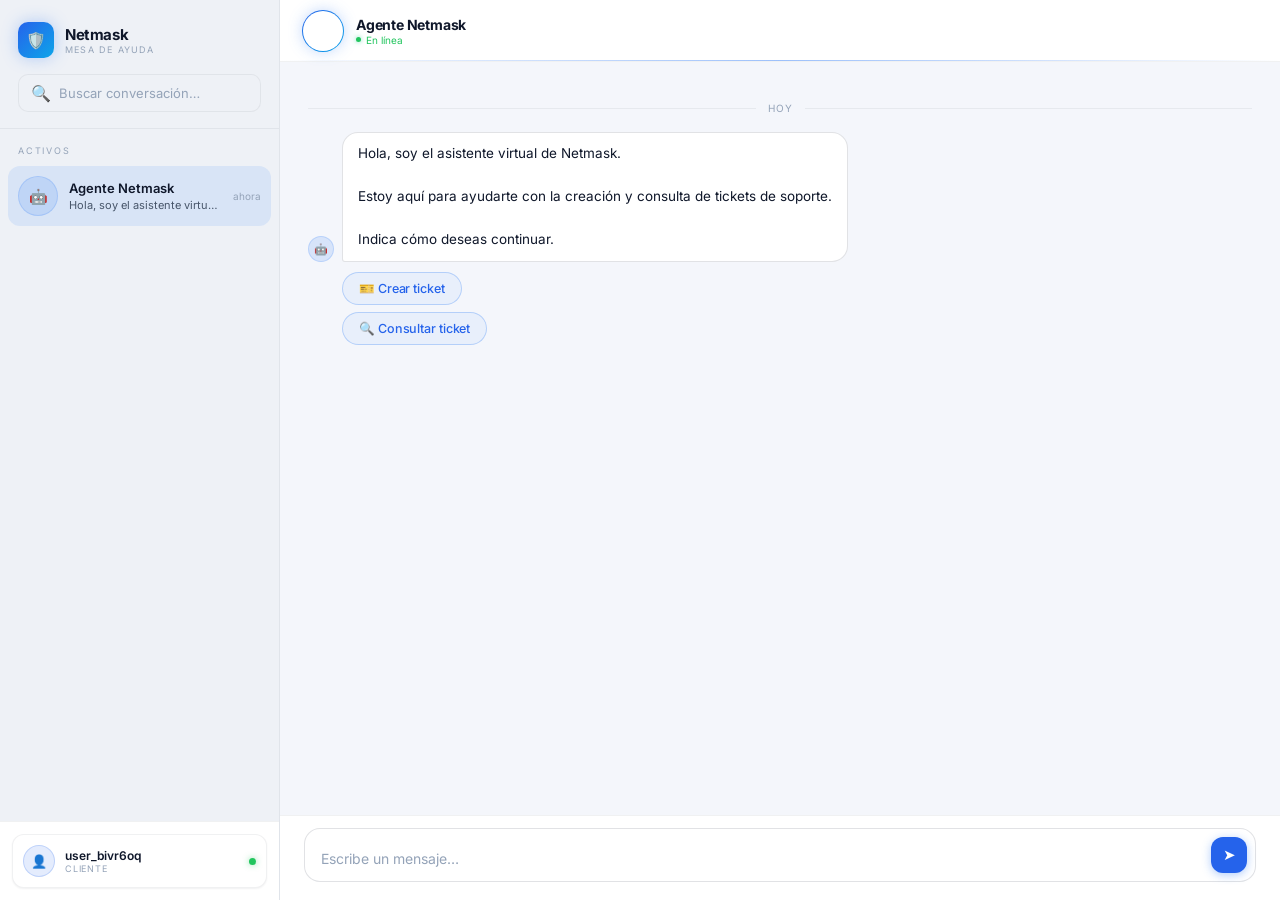
==== frontend/pages/chat.html @ 7cb541c8 "frontend: reorganización y módulos CRM y tickets" ====
<!doctype html>
<html lang="es">
  <head>
    <meta charset="UTF-8" />
    <meta name="viewport" content="width=device-width, initial-scale=1.0" />
    <title>Netmask</title>
    <link
      href="https://fonts.googleapis.com/css2?family=IBM+Plex+Mono:wght@400;500&family=Inter:wght@300;400;500;600;700&display=swap"
      rel="stylesheet"
    />
    <link rel="stylesheet" href="../css/chat.css" />
  </head>
  <body>
    <div class="app">
      <aside class="sidebar">
        <div class="sidebar-header">
          <div class="logo">
            <div class="logo-icon">🛡️</div>
            <div>
              <div class="logo-text">Netmask</div>
              <div class="logo-sub">Mesa de ayuda</div>
            </div>
          </div>
          <div class="search-box">
            <span>🔍</span>
            <input type="text" placeholder="Buscar conversación…" />
          </div>
        </div>
        <div class="sidebar-section">Activos</div>
        <div class="conv-list">
          <div class="conv-item active">
            <div class="conv-avatar">🤖</div>
            <div class="conv-info">
              <div class="conv-name">Agente Netmask</div>
              <div class="conv-prev" id="sidebar-last">Sistema de soporte</div>
            </div>
            <div class="conv-meta">
              <div class="conv-time" id="sidebar-time">ahora</div>
            </div>
          </div>
        </div>
        <div class="sidebar-footer">
          <div class="user-card">
            <div class="user-avatar">👤</div>
            <div class="user-info">
              <div class="user-name" id="sidebar-user">Usuario</div>
              <div class="user-role">Cliente</div>
            </div>
            <div class="status-dot"></div>
          </div>
        </div>
      </aside>
      <div class="chat-area">
        <header class="chat-header">
          <div class="bot-avatar">
            🤖
            <div class="online-ring"></div>
          </div>
          <div class="chat-header-info">
            <div class="chat-header-name">Agente Netmask</div>
            <div class="chat-header-status">En línea</div>
          </div>
        </header>
        <div class="messages-wrap" id="messages">
          <div class="date-divider"><span>HOY</span></div>
        </div>
        <div
          class="typing-indicator"
          id="typing"
          style="display: none; padding: 0 24px 8px"
        >
          <div class="msg-avatar">🤖</div>
          <div class="typing-bubble">
            <div class="typing-dot"></div>
            <div class="typing-dot"></div>
            <div class="typing-dot"></div>
          </div>
        </div>
        <div class="input-area">
          <div class="input-wrapper">
            <textarea
              id="msg-input"
              rows="1"
              placeholder="Escribe un mensaje…"
            ></textarea>
            <button class="send-btn" onclick="sendMessage()">➤</button>
          </div>
        </div>
      </div>
    </div>
    <script src="../js/chat.js"></script>
  </body>
</html>
---- frontend/css/chat.css ----
*,
*::before,
*::after {
  box-sizing: border-box;
  margin: 0;
  padding: 0;
}

:root {
  /* =========================
     BACKGROUND SYSTEM
  ========================== */
  --bg-base: #f4f6fb; /* fondo general (suave gris-azulado) */
  --bg-panel: #ffffff; /* tarjetas / chat area */
  --bg-sidebar: #eef1f6; /* sidebar ligeramente distinto */
  --bg-input: #ffffff; /* input limpio */

  /* =========================
     BUBBLES (CHAT)
  ========================== */
  --bg-bubble-bot: #ffffff; /* mensajes bot */
  --bg-bubble-usr: #2563eb; /* usuario (único acento fuerte) */

  /* =========================
     BRAND / ACCENTS
  ========================== */
  --accent: #2563eb; /* azul principal */
  --accent-deep: #1d4ed8;
  --accent-glow: rgba(37, 99, 235, 0.12);
  --accent2: #0ea5e9; /* secundario más limpio */

  /* =========================
     TEXT SYSTEM
  ========================== */
  --txt-primary: #0f172a; /* casi negro (más profesional que negro puro) */
  --txt-secondary: #475569; /* gris lectura */
  --txt-muted: #94a3b8; /* labels / metadata */

  /* =========================
     STATES (feedback UI)
  ========================== */
  --danger: #ef4444;
  --warn: #f59e0b;
  --ok: #22c55e;

  /* =========================
     BORDERS (muy sutiles)
  ========================== */
  --border: rgba(15, 23, 42, 0.06);
  --border-strong: rgba(15, 23, 42, 0.12);

  /* =========================
     UI CONSTANTS
  ========================== */
  --radius-bubble: 16px;
  --radius-sm: 10px;

  --font-ui: "Inter", sans-serif;

  --sidebar-w: 280px;
  --header-h: 62px;

  /* =========================
     SHADOW SYSTEM (muy ligero)
  ========================== */
  --shadow-sm: 0 1px 2px rgba(15, 23, 42, 0.06);
  --shadow-md: 0 10px 25px rgba(15, 23, 42, 0.08);
}

html,
body {
  height: 100%;
  overflow: hidden;
  background: var(--bg-base);
  font-family: var(--font-ui);
  color: var(--txt-primary);
}

.app {
  display: flex;
  height: 100vh;
}

.sidebar {
  width: var(--sidebar-w);
  flex-shrink: 0;
  background: var(--bg-sidebar);
  border-right: 1px solid var(--border);
  display: flex;
  flex-direction: column;
  overflow: hidden;
}

.sidebar-header {
  padding: 22px 18px 16px;
  border-bottom: 1px solid var(--border);
  flex-shrink: 0;
}

.logo {
  display: flex;
  align-items: center;
  gap: 11px;
  margin-bottom: 16px;
}

.logo-icon {
  width: 36px;
  height: 36px;
  border-radius: 10px;
  background: linear-gradient(135deg, var(--accent), var(--accent2));
  display: flex;
  align-items: center;
  justify-content: center;
  font-size: 16px;
  box-shadow: 0 0 16px rgba(59, 130, 246, 0.35);
}

.logo-text {
  font-size: 15px;
  font-weight: 700;
  letter-spacing: -0.4px;
  color: var(--txt-primary);
}

.logo-sub {
  font-size: 9px;
  color: var(--txt-muted);
  font-family: var(--font-mono);
  text-transform: uppercase;
  letter-spacing: 1.2px;
}

.search-box {
  display: flex;
  align-items: center;
  gap: 8px;
  background: rgba(255, 255, 255, 0.04);
  border-radius: var(--radius-sm);
  padding: 8px 12px;
  border: 1px solid var(--border);
  transition: border-color 0.2s;
}

.search-box:focus-within {
  border-color: var(--border-strong);
}

.search-box input {
  background: none;
  border: none;
  outline: none;
  color: var(--txt-primary);
  font-family: var(--font-ui);
  font-size: 13px;
  flex: 1;
}

.search-box input::placeholder {
  color: var(--txt-muted);
}

.sidebar-section {
  padding: 16px 18px 6px;
  font-size: 9px;
  font-family: var(--font-mono);
  text-transform: uppercase;
  letter-spacing: 1.8px;
  color: var(--txt-muted);
}

.conv-list {
  flex: 1;
  overflow-y: auto;
  padding: 4px 8px;
}

.conv-list::-webkit-scrollbar {
  width: 3px;
}

.conv-list::-webkit-scrollbar-thumb {
  background: #2d3348;
  border-radius: 2px;
}

.conv-item {
  display: flex;
  align-items: center;
  gap: 11px;
  padding: 10px 10px;
  border-radius: 12px;
  cursor: pointer;
  transition: background 0.15s;
}

.conv-item:hover {
  background: rgba(255, 255, 255, 0.04);
}

.conv-item.active {
  background: rgba(59, 130, 246, 0.12);
}

.conv-avatar {
  width: 40px;
  height: 40px;
  border-radius: 50%;
  flex-shrink: 0;
  display: flex;
  align-items: center;
  justify-content: center;
  font-size: 15px;
  font-weight: 600;
  background: rgba(59, 130, 246, 0.15);
  border: 1px solid rgba(59, 130, 246, 0.2);
}

.conv-info {
  flex: 1;
  min-width: 0;
}

.conv-name {
  font-size: 13px;
  font-weight: 600;
  margin-bottom: 2px;
  white-space: nowrap;
  overflow: hidden;
  text-overflow: ellipsis;
  color: var(--txt-primary);
}

.conv-prev {
  font-size: 11px;
  color: var(--txt-secondary);
  white-space: nowrap;
  overflow: hidden;
  text-overflow: ellipsis;
}

.conv-meta {
  text-align: right;
  flex-shrink: 0;
}

.conv-time {
  font-size: 10px;
  color: var(--txt-muted);
  font-family: var(--font-mono);
}

.sidebar-footer {
  padding: 12px 14px;
  border-top: 1px solid var(--border);
  background: rgba(0, 0, 0, 0.15);
}

.user-card {
  display: flex;
  align-items: center;
  gap: 10px;
}

.user-avatar {
  width: 32px;
  height: 32px;
  border-radius: 50%;
  background: rgba(139, 92, 246, 0.2);
  border: 1px solid rgba(139, 92, 246, 0.3);
  display: flex;
  align-items: center;
  justify-content: center;
  font-size: 13px;
}

.user-info {
  flex: 1;
  min-width: 0;
}

.user-name {
  font-size: 12px;
  font-weight: 600;
  color: var(--txt-primary);
}

.user-role {
  font-size: 9px;
  color: var(--txt-muted);
  font-family: var(--font-mono);
  text-transform: uppercase;
  letter-spacing: 0.8px;
}

.status-dot {
  width: 7px;
  height: 7px;
  border-radius: 50%;
  background: var(--ok);
  box-shadow: 0 0 6px rgba(52, 211, 153, 0.6);
}

.chat-area {
  flex: 1;
  display: flex;
  flex-direction: column;
  min-width: 0;
  overflow: hidden;
  background: var(--bg-base);
}

.chat-header {
  height: var(--header-h);
  flex-shrink: 0;
  display: flex;
  align-items: center;
  gap: 14px;
  padding: 0 24px;
  background: var(--bg-panel);
  border-bottom: 1px solid var(--border);
  position: relative;
}

.chat-header::after {
  content: "";
  position: absolute;
  bottom: 0;
  left: 0;
  right: 0;
  height: 1px;
  background: linear-gradient(
    90deg,
    transparent,
    rgba(59, 130, 246, 0.5),
    transparent
  );
}

.bot-avatar {
  width: 38px;
  height: 38px;
  border-radius: 50%;
  flex-shrink: 0;
  background: linear-gradient(135deg, var(--accent), var(--accent2));
  display: flex;
  align-items: center;
  justify-content: center;
  font-size: 17px;
  position: relative;
  box-shadow: 0 0 16px rgba(59, 130, 246, 0.4);
}

.online-ring {
  position: absolute;
  inset: -2px;
  border-radius: 50%;
  border: 1.5px solid transparent;
  background:
    linear-gradient(var(--bg-panel), var(--bg-panel)) padding-box,
    linear-gradient(135deg, var(--accent), var(--accent2)) border-box;
  animation: spin-ring 5s linear infinite;
}

@keyframes spin-ring {
  to {
    transform: rotate(360deg);
  }
}

.chat-header-info {
  flex: 1;
}

.chat-header-name {
  font-size: 14px;
  font-weight: 700;
  color: var(--txt-primary);
  letter-spacing: -0.2px;
}

.chat-header-status {
  font-size: 10px;
  color: var(--ok);
  font-family: var(--font-mono);
  display: flex;
  align-items: center;
  gap: 5px;
  margin-top: 1px;
}

.chat-header-status::before {
  content: "";
  display: inline-block;
  width: 5px;
  height: 5px;
  border-radius: 50%;
  background: var(--ok);
  box-shadow: 0 0 5px rgba(52, 211, 153, 0.7);
}

.ticket-bar {
  padding: 7px 24px;
  background: rgba(59, 130, 246, 0.06);
  border-bottom: 1px solid rgba(59, 130, 246, 0.1);
  display: flex;
  align-items: center;
  gap: 10px;
  font-size: 12px;
  color: var(--txt-secondary);
  animation: slide-down 0.3s ease;
  flex-shrink: 0;
}

@keyframes slide-down {
  from {
    opacity: 0;
    transform: translateY(-8px);
  }
  to {
    opacity: 1;
    transform: translateY(0);
  }
}

.ticket-bar.hidden {
  display: none;
}

.tb-pill {
  font-family: var(--font-mono);
  font-size: 10px;
  padding: 2px 8px;
  border-radius: 20px;
  background: rgba(59, 130, 246, 0.1);
  color: var(--accent);
  border: 1px solid rgba(59, 130, 246, 0.2);
}

.priority-alta {
  background: rgba(248, 113, 113, 0.1);
  color: var(--danger);
  border-color: rgba(248, 113, 113, 0.25);
}

.priority-media {
  background: rgba(251, 191, 36, 0.1);
  color: var(--warn);
  border-color: rgba(251, 191, 36, 0.25);
}

.priority-baja {
  background: rgba(52, 211, 153, 0.1);
  color: var(--ok);
  border-color: rgba(52, 211, 153, 0.25);
}

.messages-wrap {
  flex: 1;
  overflow-y: auto;
  padding: 24px 28px;
  display: flex;
  flex-direction: column;
  gap: 2px;
  background: var(--bg-base);
}

.messages-wrap::-webkit-scrollbar {
  width: 3px;
}

.messages-wrap::-webkit-scrollbar-thumb {
  background: #2d3348;
  border-radius: 2px;
}

.msg-row {
  display: flex;
  align-items: flex-end;
  gap: 8px;
  margin-bottom: 2px;
}

.msg-row.user {
  flex-direction: row-reverse;
}

.msg-avatar {
  width: 26px;
  height: 26px;
  border-radius: 50%;
  flex-shrink: 0;
  display: flex;
  align-items: center;
  justify-content: center;
  font-size: 11px;
  background: rgba(59, 130, 246, 0.15);
  border: 1px solid rgba(59, 130, 246, 0.2);
}

.msg-avatar.hidden {
  visibility: hidden;
}

.bubble {
  max-width: 65%;
  padding: 10px 15px;
  line-height: 1.6;
  font-size: 13.5px;
  position: relative;
  word-break: break-word;
  animation: pop-in 0.18s cubic-bezier(0.34, 1.56, 0.64, 1);
}

@keyframes pop-in {
  from {
    opacity: 0;
    transform: scale(0.88);
  }
  to {
    opacity: 1;
    transform: scale(1);
  }
}

.bubble.bot {
  background: var(--bg-bubble-bot);
  border: 1px solid var(--border-strong);
  border-radius: var(--radius-bubble) var(--radius-bubble) var(--radius-bubble)
    3px;
  color: var(--txt-primary);
}

.bubble.user {
  background: var(--bg-bubble-usr);
  border-radius: var(--radius-bubble) var(--radius-bubble) 3px
    var(--radius-bubble);
  color: #fff;
  box-shadow: 0 2px 12px rgba(37, 99, 235, 0.35);
}

.bubble pre {
  font-family: var(--font-mono);
  font-size: 12px;
  background: rgba(0, 0, 0, 0.3);
  border-radius: 8px;
  padding: 10px;
  overflow-x: auto;
  white-space: pre-wrap;
  margin-top: 8px;
  border-left: 2px solid var(--accent);
  color: var(--txt-secondary);
}

.bubble-time {
  font-size: 9px;
  color: var(--txt-muted);
  font-family: var(--font-mono);
  margin-top: 4px;
}

.msg-row.user .bubble-time {
  text-align: right;
}

.msg-row.bot .bubble-time {
  text-align: left;
}

.msg-meta {
  display: flex;
  flex-direction: column;
}

.msg-row.bot .msg-meta {
  align-items: flex-start;
}

.msg-row.user .msg-meta {
  align-items: flex-end;
}

.typing-indicator {
  display: flex;
  align-items: flex-end;
  gap: 8px;
  margin-bottom: 4px;
  padding: 0 28px 8px;
}

.typing-bubble {
  background: var(--bg-bubble-bot);
  border: 1px solid var(--border-strong);
  border-radius: var(--radius-bubble) var(--radius-bubble) var(--radius-bubble)
    3px;
  padding: 11px 16px;
  display: flex;
  gap: 4px;
  align-items: center;
}

.typing-dot {
  width: 5px;
  height: 5px;
  border-radius: 50%;
  background: var(--txt-muted);
  animation: bounce-dot 1.4s ease-in-out infinite;
}

.typing-dot:nth-child(2) {
  animation-delay: 0.2s;
}
.typing-dot:nth-child(3) {
  animation-delay: 0.4s;
}

@keyframes bounce-dot {
  0%,
  60%,
  100% {
    transform: translateY(0);
  }
  30% {
    transform: translateY(-5px);
    background: var(--accent);
  }
}

.date-divider {
  display: flex;
  align-items: center;
  gap: 12px;
  margin: 16px 0;
}

.date-divider span {
  font-size: 10px;
  font-family: var(--font-mono);
  color: var(--txt-muted);
  white-space: nowrap;
  letter-spacing: 1px;
}

.date-divider::before,
.date-divider::after {
  content: "";
  flex: 1;
  height: 1px;
  background: var(--border);
}

.input-area {
  flex-shrink: 0;
  padding: 12px 24px 18px;
  background: var(--bg-panel);
  border-top: 1px solid var(--border);
}

.input-wrapper {
  display: flex;
  align-items: flex-end;
  gap: 10px;
  background: var(--bg-input);
  border: 1px solid var(--border-strong);
  border-radius: 16px;
  padding: 8px 8px 8px 16px;
  transition:
    border-color 0.2s,
    box-shadow 0.2s;
}

.input-wrapper:focus-within {
  border-color: rgba(59, 130, 246, 0.5);
  box-shadow: 0 0 0 3px var(--accent-glow);
}

#msg-input {
  flex: 1;
  background: none;
  border: none;
  outline: none;
  color: var(--txt-primary);
  font-family: var(--font-ui);
  font-size: 14px;
  resize: none;
  max-height: 120px;
  line-height: 1.5;
  padding: 4px 0;
}

#msg-input::placeholder {
  color: var(--txt-muted);
}

#msg-input::-webkit-scrollbar {
  width: 0;
}

.send-btn {
  width: 36px;
  height: 36px;
  border-radius: 12px;
  flex-shrink: 0;
  background: var(--accent);
  border: none;
  cursor: pointer;
  display: flex;
  align-items: center;
  justify-content: center;
  font-size: 15px;
  color: #fff;
  transition:
    transform 0.15s,
    background 0.15s,
    box-shadow 0.15s;
  box-shadow: 0 2px 10px rgba(59, 130, 246, 0.4);
}

.send-btn:hover {
  background: #2563eb;
  transform: scale(1.06);
  box-shadow: 0 4px 16px rgba(59, 130, 246, 0.5);
}

.send-btn:active {
  transform: scale(0.94);
}

.quick-replies-message {
  display: flex;
  flex-direction: column;
  align-items: flex-start;
  gap: 7px;
  margin: 6px 0 8px 34px;
  animation: fade-up 0.22s ease;
}

@keyframes fade-up {
  from {
    opacity: 0;
    transform: translateY(6px);
  }
  to {
    opacity: 1;
    transform: translateY(0);
  }
}

.wa-reply {
  display: inline-flex;
  align-items: center;
  gap: 6px;
  padding: 8px 16px;
  border-radius: 20px;
  font-size: 12.5px;
  font-weight: 500;
  font-family: var(--font-ui);
  color: var(--accent);
  border: 1px solid rgba(59, 130, 246, 0.3);
  background: rgba(59, 130, 246, 0.06);
  cursor: pointer;
  transition: all 0.15s ease;
  user-select: none;
  letter-spacing: -0.1px;
}

.wa-reply:hover {
  background: rgba(59, 130, 246, 0.14);
  border-color: rgba(59, 130, 246, 0.55);
  transform: translateX(2px);
}

.wa-reply:active {
  transform: scale(0.97);
}

.wa-reply.selected {
  background: rgba(59, 130, 246, 0.15);
  border-color: rgba(59, 130, 246, 0.6);
  opacity: 1;
  pointer-events: none;
}

.wa-reply.disabled {
  opacity: 0.25;
  pointer-events: none;
}

.toast-container {
  position: fixed;
  top: 20px;
  right: 20px;
  display: flex;
  flex-direction: column;
  gap: 8px;
  z-index: 1000;
  pointer-events: none;
}

.toast {
  background: var(--bg-panel);
  border: 1px solid var(--border-strong);
  border-left: 2px solid var(--accent);
  padding: 10px 16px;
  border-radius: 10px;
  font-size: 13px;
  max-width: 300px;
  animation: toast-in 0.3s ease;
  box-shadow: var(--shadow-md);
  color: var(--txt-primary);
}

@keyframes toast-in {
  from {
    opacity: 0;
    transform: translateX(20px);
  }
  to {
    opacity: 1;
    transform: translateX(0);
  }
}

* {
  scrollbar-width: thin;
  scrollbar-color: #2d3348 transparent;
}

@media (max-width: 680px) {
  .sidebar {
    display: none;
  }
}

.sidebar-footer {
  padding: 12px;
  border-top: 1px solid var(--border);
  background: var(--bg-panel);
}

.user-card {
  display: flex;
  align-items: center;
  gap: 10px;
  padding: 10px;
  border-radius: 12px;
  background: #ffffff;
  border: 1px solid var(--border);
  box-shadow: var(--shadow-sm);
  transition: all 0.2s ease;
}

.user-card:hover {
  transform: translateY(-1px);
  box-shadow: var(--shadow-md);
}

.user-avatar {
  width: 32px;
  height: 32px;
  border-radius: 50%;
  background: rgba(37, 99, 235, 0.12);
  border: 1px solid rgba(37, 99, 235, 0.2);
  display: flex;
  align-items: center;
  justify-content: center;
  font-size: 13px;
}

.user-info {
  flex: 1;
  min-width: 0;
}

.user-name {
  font-size: 12px;
  font-weight: 600;
  color: var(--txt-primary);
}

.user-role {
  font-size: 9px;
  color: var(--txt-muted);
  font-family: var(--font-mono);
  text-transform: uppercase;
  letter-spacing: 0.8px;
}

.status-dot {
  width: 7px;
  height: 7px;
  border-radius: 50%;
  background: var(--ok);
  box-shadow: 0 0 6px rgba(34, 197, 94, 0.5);
}
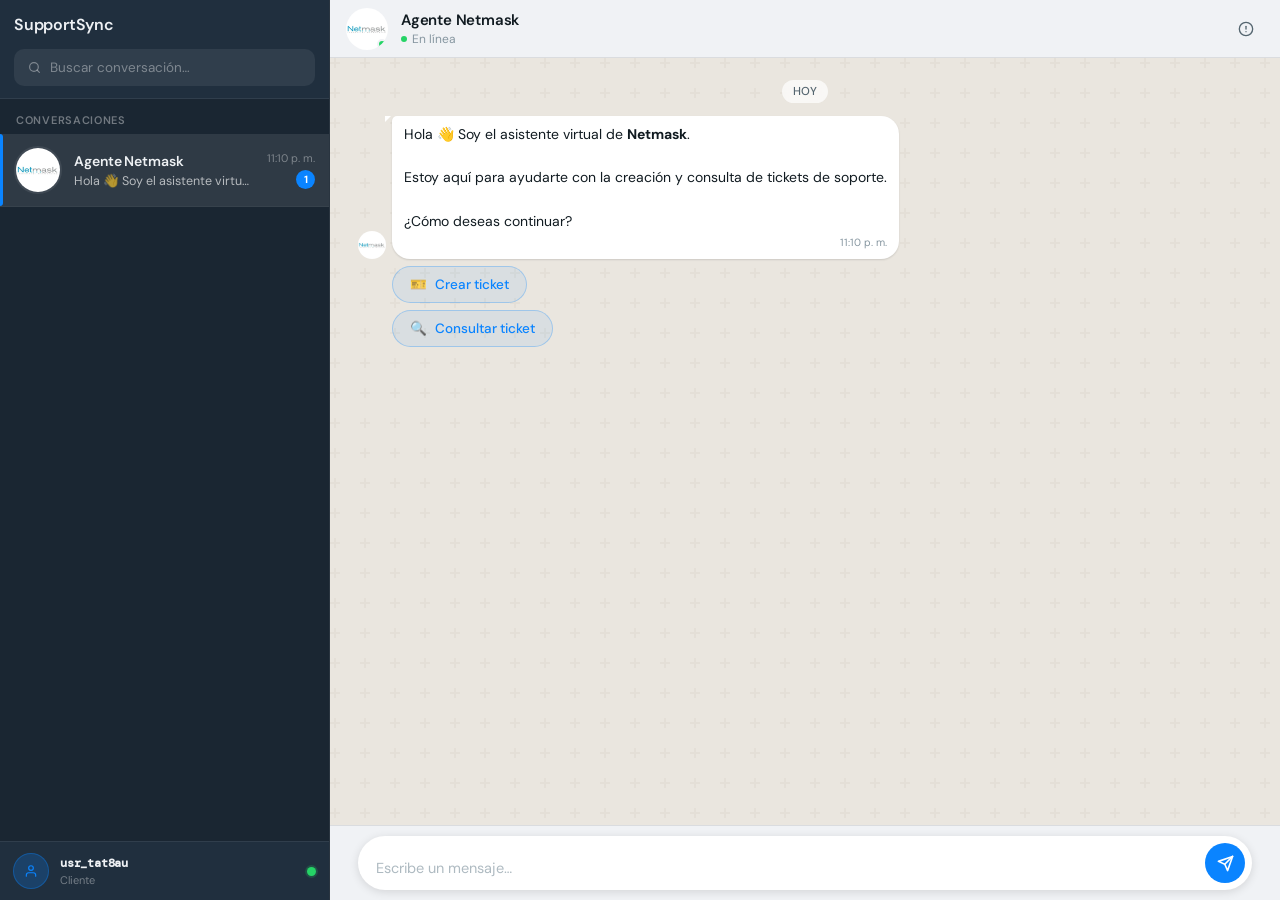
==== commit 63f616aa: "Mejoras UI chat" ====
--- a/frontend/pages/chat.html
+++ b/frontend/pages/chat.html
@@ -3,45 +3,74 @@
   <head>
     <meta charset="UTF-8" />
     <meta name="viewport" content="width=device-width, initial-scale=1.0" />
-    <title>Netmask</title>
+    <title>SupportSync · Netmask</title>
     <link
-      href="https://fonts.googleapis.com/css2?family=IBM+Plex+Mono:wght@400;500&family=Inter:wght@300;400;500;600;700&display=swap"
+      href="https://fonts.googleapis.com/css2?family=DM+Sans:wght@400;500;600&family=DM+Mono:wght@400;500&display=swap"
       rel="stylesheet"
     />
     <link rel="stylesheet" href="../css/chat.css" />
   </head>
   <body>
     <div class="app">
+      <!-- ═══════ SIDEBAR ═══════ -->
       <aside class="sidebar">
         <div class="sidebar-header">
           <div class="logo">
-            <div class="logo-icon">🛡️</div>
-            <div>
-              <div class="logo-text">Netmask</div>
-              <div class="logo-sub">Mesa de ayuda</div>
-            </div>
+            <div class="logo-text">SupportSync</div>
           </div>
           <div class="search-box">
-            <span>🔍</span>
+            <svg
+              width="13"
+              height="13"
+              viewBox="0 0 24 24"
+              fill="none"
+              stroke="currentColor"
+              stroke-width="2.2"
+              stroke-linecap="round"
+              stroke-linejoin="round"
+            >
+              <circle cx="11" cy="11" r="8" />
+              <line x1="21" y1="21" x2="16.65" y2="16.65" />
+            </svg>
             <input type="text" placeholder="Buscar conversación…" />
           </div>
         </div>
-        <div class="sidebar-section">Activos</div>
+
+        <div class="sidebar-section-label">Conversaciones</div>
+
         <div class="conv-list">
           <div class="conv-item active">
-            <div class="conv-avatar">🤖</div>
+            <div class="conv-avatar">
+              <img src="../assets/netmask.jpg" alt="Netmask" />
+            </div>
             <div class="conv-info">
               <div class="conv-name">Agente Netmask</div>
               <div class="conv-prev" id="sidebar-last">Sistema de soporte</div>
             </div>
             <div class="conv-meta">
               <div class="conv-time" id="sidebar-time">ahora</div>
+              <div class="conv-unread" id="sidebar-badge">1</div>
             </div>
           </div>
         </div>
+
         <div class="sidebar-footer">
           <div class="user-card">
-            <div class="user-avatar">👤</div>
+            <div class="user-avatar">
+              <svg
+                width="14"
+                height="14"
+                viewBox="0 0 24 24"
+                fill="none"
+                stroke="currentColor"
+                stroke-width="2"
+                stroke-linecap="round"
+                stroke-linejoin="round"
+              >
+                <path d="M20 21v-2a4 4 0 0 0-4-4H8a4 4 0 0 0-4 4v2" />
+                <circle cx="12" cy="7" r="4" />
+              </svg>
+            </div>
             <div class="user-info">
               <div class="user-name" id="sidebar-user">Usuario</div>
               <div class="user-role">Cliente</div>
@@ -50,32 +79,57 @@
           </div>
         </div>
       </aside>
+
+      <!-- ═══════ CHAT ═══════ -->
       <div class="chat-area">
         <header class="chat-header">
           <div class="bot-avatar">
-            🤖
-            <div class="online-ring"></div>
+            <img src="../assets/netmask.jpg" alt="Netmask" />
+            <div class="online-dot"></div>
           </div>
           <div class="chat-header-info">
             <div class="chat-header-name">Agente Netmask</div>
-            <div class="chat-header-status">En línea</div>
+            <div class="chat-header-status">
+              <span class="status-pulse"></span>
+              En línea
+            </div>
+          </div>
+          <div class="chat-header-actions">
+            <button class="hdr-btn" title="Información">
+              <svg
+                width="16"
+                height="16"
+                viewBox="0 0 24 24"
+                fill="none"
+                stroke="currentColor"
+                stroke-width="2"
+                stroke-linecap="round"
+                stroke-linejoin="round"
+              >
+                <circle cx="12" cy="12" r="10" />
+                <line x1="12" y1="8" x2="12" y2="12" />
+                <line x1="12" y1="16" x2="12.01" y2="16" />
+              </svg>
+            </button>
           </div>
         </header>
+
         <div class="messages-wrap" id="messages">
           <div class="date-divider"><span>HOY</span></div>
         </div>
-        <div
-          class="typing-indicator"
-          id="typing"
-          style="display: none; padding: 0 24px 8px"
-        >
-          <div class="msg-avatar">🤖</div>
+
+        <!-- Typing indicator -->
+        <div class="typing-indicator" id="typing" style="display: none">
+          <div class="typing-avatar">
+            <img src="../assets/netmask.jpg" alt="Netmask" />
+          </div>
           <div class="typing-bubble">
             <div class="typing-dot"></div>
             <div class="typing-dot"></div>
             <div class="typing-dot"></div>
           </div>
         </div>
+
         <div class="input-area">
           <div class="input-wrapper">
             <textarea
@@ -83,11 +137,26 @@
               rows="1"
               placeholder="Escribe un mensaje…"
             ></textarea>
-            <button class="send-btn" onclick="sendMessage()">➤</button>
+            <button class="send-btn" onclick="sendMessage()" title="Enviar">
+              <svg
+                width="17"
+                height="17"
+                viewBox="0 0 24 24"
+                fill="none"
+                stroke="currentColor"
+                stroke-width="2.3"
+                stroke-linecap="round"
+                stroke-linejoin="round"
+              >
+                <line x1="22" y1="2" x2="11" y2="13" />
+                <polygon points="22 2 15 22 11 13 2 9 22 2" />
+              </svg>
+            </button>
           </div>
         </div>
       </div>
     </div>
+
     <script src="../js/chat.js"></script>
   </body>
 </html>
--- a/frontend/css/chat.css
+++ b/frontend/css/chat.css
@@ -1,895 +1,593 @@
-*,
-*::before,
-*::after {
-  box-sizing: border-box;
-  margin: 0;
-  padding: 0;
-}
+@import url("https://fonts.googleapis.com/css2?family=DM+Sans:wght@400;500;600&family=DM+Mono:wght@400;500&display=swap");
+
+*, *::before, *::after { box-sizing: border-box; margin: 0; padding: 0; }
 
 :root {
-  /* =========================
-     BACKGROUND SYSTEM
-  ========================== */
-  --bg-base: #f4f6fb; /* fondo general (suave gris-azulado) */
-  --bg-panel: #ffffff; /* tarjetas / chat area */
-  --bg-sidebar: #eef1f6; /* sidebar ligeramente distinto */
-  --bg-input: #ffffff; /* input limpio */
-
-  /* =========================
-     BUBBLES (CHAT)
-  ========================== */
-  --bg-bubble-bot: #ffffff; /* mensajes bot */
-  --bg-bubble-usr: #2563eb; /* usuario (único acento fuerte) */
-
-  /* =========================
-     BRAND / ACCENTS
-  ========================== */
-  --accent: #2563eb; /* azul principal */
-  --accent-deep: #1d4ed8;
-  --accent-glow: rgba(37, 99, 235, 0.12);
-  --accent2: #0ea5e9; /* secundario más limpio */
-
-  /* =========================
-     TEXT SYSTEM
-  ========================== */
-  --txt-primary: #0f172a; /* casi negro (más profesional que negro puro) */
-  --txt-secondary: #475569; /* gris lectura */
-  --txt-muted: #94a3b8; /* labels / metadata */
-
-  /* =========================
-     STATES (feedback UI)
-  ========================== */
-  --danger: #ef4444;
-  --warn: #f59e0b;
-  --ok: #22c55e;
-
-  /* =========================
-     BORDERS (muy sutiles)
-  ========================== */
-  --border: rgba(15, 23, 42, 0.06);
-  --border-strong: rgba(15, 23, 42, 0.12);
-
-  /* =========================
-     UI CONSTANTS
-  ========================== */
-  --radius-bubble: 16px;
+  --sb-bg: #1a2632;
+  --sb-bg-hover: rgba(255,255,255,0.05);
+  --sb-bg-active: rgba(255,255,255,0.09);
+  --sb-border: rgba(255,255,255,0.07);
+
+  --sb-txt-hi: #eef1f4;
+  --sb-txt: rgba(255,255,255,0.65);
+  --sb-txt-lo: rgba(255,255,255,0.38);
+
+  --chat-bg: #eae6df;
+  --chat-bg-pattern: url("data:image/svg+xml,%3Csvg width='60' height='60' viewBox='0 0 60 60' xmlns='http://www.w3.org/2000/svg'%3E%3Cg fill='none' fill-rule='evenodd'%3E%3Cg fill='%23c8bfb0' fill-opacity='0.18'%3E%3Cpath d='M36 34v-4h-2v4h-4v2h4v4h2v-4h4v-2h-4zm0-30V0h-2v4h-4v2h4v4h2V6h4V4h-4zM6 34v-4H4v4H0v2h4v4h2v-4h4v-2H6zM6 4V0H4v4H0v2h4v4h2V6h4V4H6z'/%3E%3C/g%3E%3C/g%3E%3C/svg%3E");
+
+  --accent: #0a84ff;
+  --accent-dark: #0060df;
+  --accent-soft: rgba(10,132,255,0.12);
+
+  --bot-bg: #ffffff;
+  --user-bg: #d9fdd3;
+
+  --txt-hi: #111b21;
+  --txt-md: #54656f;
+  --txt-lo: #8696a0;
+
+  --border: rgba(0,0,0,0.09);
+
+  --radius: 18px;
   --radius-sm: 10px;
 
-  --font-ui: "Inter", sans-serif;
-
-  --sidebar-w: 280px;
-  --header-h: 62px;
-
-  /* =========================
-     SHADOW SYSTEM (muy ligero)
-  ========================== */
-  --shadow-sm: 0 1px 2px rgba(15, 23, 42, 0.06);
-  --shadow-md: 0 10px 25px rgba(15, 23, 42, 0.08);
-}
-
-html,
-body {
-  height: 100%;
-  overflow: hidden;
-  background: var(--bg-base);
-  font-family: var(--font-ui);
-  color: var(--txt-primary);
-}
-
-.app {
-  display: flex;
-  height: 100vh;
-}
-
+  --shadow-msg: 0 1px 2px rgba(0,0,0,0.13);
+  --shadow-sm: 0 2px 8px rgba(0,0,0,0.08);
+
+  --font: "DM Sans", system-ui, sans-serif;
+  --font-mono: "DM Mono", monospace;
+
+  --sidebar-w: 330px;
+  --header-h: 58px;
+  --transition: 0.18s cubic-bezier(0.4, 0, 0.2, 1);
+}
+
+html, body {
+  width: 100%; height: 100%;
+  overflow: hidden;
+  font-family: var(--font);
+  background: var(--sb-bg);
+  color: var(--txt-hi);
+  -webkit-font-smoothing: antialiased;
+}
+
+/* ─── SCROLLBARS ───────────────────────────────── */
+::-webkit-scrollbar { width: 4px; }
+::-webkit-scrollbar-track { background: transparent; }
+::-webkit-scrollbar-thumb { background: rgba(0,0,0,0.15); border-radius: 99px; }
+
+/* ─── APP ──────────────────────────────────────── */
+.app { display: flex; height: 100vh; overflow: hidden; }
+
+/* ─── SIDEBAR ─────────────────────────────────── */
 .sidebar {
   width: var(--sidebar-w);
   flex-shrink: 0;
-  background: var(--bg-sidebar);
-  border-right: 1px solid var(--border);
+  background: var(--sb-bg);
   display: flex;
   flex-direction: column;
-  overflow: hidden;
-}
-
+  border-right: 1px solid var(--sb-border);
+}
+
+/* Header */
 .sidebar-header {
-  padding: 22px 18px 16px;
+  padding: 14px 14px 12px;
+  background: #202f3e;
+  border-bottom: 1px solid var(--sb-border);
+  flex-shrink: 0;
+}
+
+.logo {
+  display: flex;
+  align-items: center;
+  gap: 10px;
+  margin-bottom: 14px;
+}
+
+.logo-text {
+  font-size: 16px;
+  font-weight: 600;
+  color: var(--sb-txt-hi);
+  letter-spacing: -0.2px;
+}
+
+/* Search */
+.search-box {
+  display: flex;
+  align-items: center;
+  gap: 9px;
+  background: rgba(255,255,255,0.07);
+  border-radius: 10px;
+  padding: 9px 13px;
+  transition: var(--transition);
+  border: 1px solid transparent;
+}
+.search-box:focus-within {
+  background: rgba(255,255,255,0.1);
+  border-color: rgba(255,255,255,0.12);
+}
+.search-box svg { color: var(--sb-txt-lo); flex-shrink: 0; }
+.search-box input {
+  flex: 1; border: none; outline: none;
+  background: none;
+  color: var(--sb-txt-hi);
+  font-family: var(--font);
+  font-size: 13.5px;
+}
+.search-box input::placeholder { color: var(--sb-txt-lo); }
+
+/* Section label */
+.sidebar-section-label {
+  padding: 14px 16px 7px;
+  font-size: 11px;
+  font-weight: 600;
+  color: var(--sb-txt-lo);
+  text-transform: uppercase;
+  letter-spacing: 0.7px;
+}
+
+/* Conversations */
+.conv-list { flex: 1; overflow-y: auto; }
+
+.conv-item {
+  display: flex;
+  align-items: center;
+  gap: 12px;
+  padding: 12px 14px;
+  cursor: pointer;
+  transition: background var(--transition);
+  border-bottom: 1px solid rgba(255,255,255,0.04);
+  position: relative;
+}
+.conv-item:hover { background: var(--sb-bg-hover); }
+.conv-item.active { background: var(--sb-bg-active); }
+.conv-item.active::before {
+  content: '';
+  position: absolute;
+  left: 0; top: 0; bottom: 0;
+  width: 3px;
+  background: var(--accent);
+  border-radius: 0 3px 3px 0;
+}
+
+.conv-avatar {
+  width: 48px; height: 48px;
+  border-radius: 50%;
+  overflow: hidden;
+  flex-shrink: 0;
+  border: 2px solid rgba(255,255,255,0.08);
+}
+.conv-avatar img { width: 100%; height: 100%; object-fit: cover; }
+
+.conv-info { flex: 1; min-width: 0; }
+
+.conv-name {
+  font-size: 14px;
+  font-weight: 600;
+  color: var(--sb-txt-hi);
+  letter-spacing: -0.1px;
+}
+
+.conv-prev {
+  font-size: 12.5px;
+  color: var(--sb-txt);
+  margin-top: 3px;
+  overflow: hidden;
+  white-space: nowrap;
+  text-overflow: ellipsis;
+}
+
+.conv-meta {
+  display: flex;
+  flex-direction: column;
+  align-items: flex-end;
+  gap: 5px;
+  flex-shrink: 0;
+}
+
+.conv-time { font-size: 11px; color: var(--sb-txt-lo); }
+
+.conv-unread {
+  width: 19px; height: 19px;
+  border-radius: 50%;
+  background: var(--accent);
+  color: white;
+  display: flex;
+  align-items: center;
+  justify-content: center;
+  font-size: 10.5px;
+  font-weight: 700;
+}
+
+/* Footer */
+.sidebar-footer {
+  padding: 11px 13px;
+  background: #202f3e;
+  border-top: 1px solid var(--sb-border);
+  flex-shrink: 0;
+}
+
+.user-card { display: flex; align-items: center; gap: 11px; }
+
+.user-avatar {
+  width: 36px; height: 36px;
+  border-radius: 50%;
+  background: rgba(10,132,255,0.22);
+  display: flex;
+  align-items: center;
+  justify-content: center;
+  flex-shrink: 0;
+  border: 1.5px solid rgba(10,132,255,0.35);
+}
+.user-avatar svg { color: var(--accent); }
+
+.user-info { flex: 1; min-width: 0; }
+
+.user-name {
+  font-size: 13px;
+  font-weight: 600;
+  color: var(--sb-txt-hi);
+  overflow: hidden;
+  white-space: nowrap;
+  text-overflow: ellipsis;
+  font-family: var(--font-mono);
+  font-size: 11.5px;
+  letter-spacing: -0.2px;
+}
+
+.user-role { font-size: 11px; color: var(--sb-txt-lo); margin-top: 2px; }
+
+.status-dot {
+  width: 9px; height: 9px;
+  border-radius: 50%;
+  background: #25d366;
+  flex-shrink: 0;
+  box-shadow: 0 0 0 2px rgba(37,211,102,0.2);
+}
+
+/* ─── CHAT AREA ───────────────────────────────── */
+.chat-area {
+  flex: 1;
+  display: flex;
+  flex-direction: column;
+  overflow: hidden;
+  background: var(--chat-bg);
+}
+
+/* Header */
+.chat-header {
+  height: var(--header-h);
+  padding: 0 16px;
+  background: #f0f2f5;
   border-bottom: 1px solid var(--border);
-  flex-shrink: 0;
-}
-
-.logo {
-  display: flex;
-  align-items: center;
-  gap: 11px;
-  margin-bottom: 16px;
-}
-
-.logo-icon {
-  width: 36px;
-  height: 36px;
-  border-radius: 10px;
-  background: linear-gradient(135deg, var(--accent), var(--accent2));
-  display: flex;
-  align-items: center;
-  justify-content: center;
-  font-size: 16px;
-  box-shadow: 0 0 16px rgba(59, 130, 246, 0.35);
-}
-
-.logo-text {
-  font-size: 15px;
-  font-weight: 700;
-  letter-spacing: -0.4px;
-  color: var(--txt-primary);
-}
-
-.logo-sub {
-  font-size: 9px;
-  color: var(--txt-muted);
-  font-family: var(--font-mono);
-  text-transform: uppercase;
-  letter-spacing: 1.2px;
-}
-
-.search-box {
-  display: flex;
-  align-items: center;
-  gap: 8px;
-  background: rgba(255, 255, 255, 0.04);
-  border-radius: var(--radius-sm);
-  padding: 8px 12px;
-  border: 1px solid var(--border);
-  transition: border-color 0.2s;
-}
-
-.search-box:focus-within {
-  border-color: var(--border-strong);
-}
-
-.search-box input {
-  background: none;
-  border: none;
-  outline: none;
-  color: var(--txt-primary);
-  font-family: var(--font-ui);
-  font-size: 13px;
-  flex: 1;
-}
-
-.search-box input::placeholder {
-  color: var(--txt-muted);
-}
-
-.sidebar-section {
-  padding: 16px 18px 6px;
-  font-size: 9px;
-  font-family: var(--font-mono);
-  text-transform: uppercase;
-  letter-spacing: 1.8px;
-  color: var(--txt-muted);
-}
-
-.conv-list {
-  flex: 1;
-  overflow-y: auto;
-  padding: 4px 8px;
-}
-
-.conv-list::-webkit-scrollbar {
-  width: 3px;
-}
-
-.conv-list::-webkit-scrollbar-thumb {
-  background: #2d3348;
-  border-radius: 2px;
-}
-
-.conv-item {
-  display: flex;
-  align-items: center;
-  gap: 11px;
-  padding: 10px 10px;
-  border-radius: 12px;
-  cursor: pointer;
-  transition: background 0.15s;
-}
-
-.conv-item:hover {
-  background: rgba(255, 255, 255, 0.04);
-}
-
-.conv-item.active {
-  background: rgba(59, 130, 246, 0.12);
-}
-
-.conv-avatar {
-  width: 40px;
-  height: 40px;
-  border-radius: 50%;
-  flex-shrink: 0;
-  display: flex;
-  align-items: center;
-  justify-content: center;
+  display: flex;
+  align-items: center;
+  gap: 13px;
+  flex-shrink: 0;
+  z-index: 10;
+}
+
+.bot-avatar {
+  width: 42px; height: 42px;
+  border-radius: 50%;
+  overflow: hidden;
+  position: relative;
+  flex-shrink: 0;
+}
+.bot-avatar img { width: 100%; height: 100%; object-fit: cover; }
+
+.online-dot {
+  position: absolute;
+  bottom: 1px; right: 1px;
+  width: 10px; height: 10px;
+  border-radius: 50%;
+  background: #25d366;
+  border: 2px solid #f0f2f5;
+}
+
+.chat-header-info { flex: 1; }
+
+.chat-header-name {
   font-size: 15px;
   font-weight: 600;
-  background: rgba(59, 130, 246, 0.15);
-  border: 1px solid rgba(59, 130, 246, 0.2);
-}
-
-.conv-info {
-  flex: 1;
-  min-width: 0;
-}
-
-.conv-name {
-  font-size: 13px;
-  font-weight: 600;
-  margin-bottom: 2px;
-  white-space: nowrap;
-  overflow: hidden;
-  text-overflow: ellipsis;
-  color: var(--txt-primary);
-}
-
-.conv-prev {
-  font-size: 11px;
-  color: var(--txt-secondary);
-  white-space: nowrap;
-  overflow: hidden;
-  text-overflow: ellipsis;
-}
-
-.conv-meta {
-  text-align: right;
-  flex-shrink: 0;
-}
-
-.conv-time {
-  font-size: 10px;
-  color: var(--txt-muted);
-  font-family: var(--font-mono);
-}
-
-.sidebar-footer {
-  padding: 12px 14px;
-  border-top: 1px solid var(--border);
-  background: rgba(0, 0, 0, 0.15);
-}
-
-.user-card {
-  display: flex;
-  align-items: center;
-  gap: 10px;
-}
-
-.user-avatar {
-  width: 32px;
-  height: 32px;
-  border-radius: 50%;
-  background: rgba(139, 92, 246, 0.2);
-  border: 1px solid rgba(139, 92, 246, 0.3);
-  display: flex;
-  align-items: center;
-  justify-content: center;
-  font-size: 13px;
-}
-
-.user-info {
-  flex: 1;
-  min-width: 0;
-}
-
-.user-name {
+  color: var(--txt-hi);
+  letter-spacing: -0.2px;
+}
+
+.chat-header-status {
   font-size: 12px;
-  font-weight: 600;
-  color: var(--txt-primary);
-}
-
-.user-role {
-  font-size: 9px;
-  color: var(--txt-muted);
-  font-family: var(--font-mono);
-  text-transform: uppercase;
-  letter-spacing: 0.8px;
-}
-
-.status-dot {
-  width: 7px;
-  height: 7px;
-  border-radius: 50%;
-  background: var(--ok);
-  box-shadow: 0 0 6px rgba(52, 211, 153, 0.6);
-}
-
-.chat-area {
-  flex: 1;
-  display: flex;
-  flex-direction: column;
-  min-width: 0;
-  overflow: hidden;
-  background: var(--bg-base);
-}
-
-.chat-header {
-  height: var(--header-h);
-  flex-shrink: 0;
-  display: flex;
-  align-items: center;
-  gap: 14px;
-  padding: 0 24px;
-  background: var(--bg-panel);
-  border-bottom: 1px solid var(--border);
-  position: relative;
-}
-
-.chat-header::after {
-  content: "";
-  position: absolute;
-  bottom: 0;
-  left: 0;
-  right: 0;
-  height: 1px;
-  background: linear-gradient(
-    90deg,
-    transparent,
-    rgba(59, 130, 246, 0.5),
-    transparent
-  );
-}
-
-.bot-avatar {
-  width: 38px;
-  height: 38px;
-  border-radius: 50%;
-  flex-shrink: 0;
-  background: linear-gradient(135deg, var(--accent), var(--accent2));
-  display: flex;
-  align-items: center;
-  justify-content: center;
-  font-size: 17px;
-  position: relative;
-  box-shadow: 0 0 16px rgba(59, 130, 246, 0.4);
-}
-
-.online-ring {
-  position: absolute;
-  inset: -2px;
-  border-radius: 50%;
-  border: 1.5px solid transparent;
-  background:
-    linear-gradient(var(--bg-panel), var(--bg-panel)) padding-box,
-    linear-gradient(135deg, var(--accent), var(--accent2)) border-box;
-  animation: spin-ring 5s linear infinite;
-}
-
-@keyframes spin-ring {
-  to {
-    transform: rotate(360deg);
-  }
-}
-
-.chat-header-info {
-  flex: 1;
-}
-
-.chat-header-name {
-  font-size: 14px;
-  font-weight: 700;
-  color: var(--txt-primary);
-  letter-spacing: -0.2px;
-}
-
-.chat-header-status {
-  font-size: 10px;
-  color: var(--ok);
-  font-family: var(--font-mono);
+  color: var(--txt-lo);
+  margin-top: 1px;
   display: flex;
   align-items: center;
   gap: 5px;
-  margin-top: 1px;
-}
-
-.chat-header-status::before {
-  content: "";
+}
+
+.status-pulse {
   display: inline-block;
-  width: 5px;
-  height: 5px;
-  border-radius: 50%;
-  background: var(--ok);
-  box-shadow: 0 0 5px rgba(52, 211, 153, 0.7);
-}
-
-.ticket-bar {
-  padding: 7px 24px;
-  background: rgba(59, 130, 246, 0.06);
-  border-bottom: 1px solid rgba(59, 130, 246, 0.1);
-  display: flex;
-  align-items: center;
-  gap: 10px;
-  font-size: 12px;
-  color: var(--txt-secondary);
-  animation: slide-down 0.3s ease;
-  flex-shrink: 0;
-}
-
-@keyframes slide-down {
-  from {
-    opacity: 0;
-    transform: translateY(-8px);
-  }
-  to {
-    opacity: 1;
-    transform: translateY(0);
-  }
-}
-
-.ticket-bar.hidden {
-  display: none;
-}
-
-.tb-pill {
-  font-family: var(--font-mono);
-  font-size: 10px;
-  padding: 2px 8px;
-  border-radius: 20px;
-  background: rgba(59, 130, 246, 0.1);
-  color: var(--accent);
-  border: 1px solid rgba(59, 130, 246, 0.2);
-}
-
-.priority-alta {
-  background: rgba(248, 113, 113, 0.1);
-  color: var(--danger);
-  border-color: rgba(248, 113, 113, 0.25);
-}
-
-.priority-media {
-  background: rgba(251, 191, 36, 0.1);
-  color: var(--warn);
-  border-color: rgba(251, 191, 36, 0.25);
-}
-
-.priority-baja {
-  background: rgba(52, 211, 153, 0.1);
-  color: var(--ok);
-  border-color: rgba(52, 211, 153, 0.25);
-}
-
+  width: 6px; height: 6px;
+  border-radius: 50%;
+  background: #25d366;
+}
+
+.chat-header-actions { display: flex; gap: 4px; }
+
+.hdr-btn {
+  width: 36px; height: 36px;
+  border: none;
+  background: none;
+  border-radius: 50%;
+  cursor: pointer;
+  display: flex; align-items: center; justify-content: center;
+  color: var(--txt-md);
+  transition: background var(--transition);
+}
+.hdr-btn:hover { background: rgba(0,0,0,0.07); color: var(--txt-hi); }
+
+/* ─── MESSAGES ─────────────────────────────────── */
 .messages-wrap {
   flex: 1;
   overflow-y: auto;
-  padding: 24px 28px;
+  padding: 16px 28px;
   display: flex;
   flex-direction: column;
-  gap: 2px;
-  background: var(--bg-base);
-}
-
-.messages-wrap::-webkit-scrollbar {
-  width: 3px;
-}
-
-.messages-wrap::-webkit-scrollbar-thumb {
-  background: #2d3348;
-  border-radius: 2px;
-}
-
+  gap: 3px;
+  background: var(--chat-bg) var(--chat-bg-pattern);
+  scroll-behavior: smooth;
+}
+
+/* Date divider */
+.date-divider {
+  display: flex;
+  justify-content: center;
+  margin: 6px 0 10px;
+}
+.date-divider span {
+  font-size: 11.5px;
+  color: var(--txt-md);
+  background: rgba(255,255,255,0.7);
+  padding: 4px 11px;
+  border-radius: 999px;
+  font-weight: 500;
+  letter-spacing: 0.4px;
+  backdrop-filter: blur(4px);
+}
+
+/* Message rows */
 .msg-row {
+  display: flex;
+  align-items: flex-end;
+  gap: 6px;
+  max-width: 70%;
+  animation: msgIn 0.22s cubic-bezier(0.34, 1.46, 0.64, 1) both;
+}
+
+.msg-row.bot { align-self: flex-start; }
+.msg-row.user { align-self: flex-end; flex-direction: row-reverse; }
+
+/* Group same-sender messages visually */
+.msg-row.bot + .msg-row.bot { margin-top: -2px; }
+.msg-row.user + .msg-row.user { margin-top: -2px; }
+.msg-row.bot + .msg-row.user,
+.msg-row.user + .msg-row.bot { margin-top: 8px; }
+
+@keyframes msgIn {
+  from { opacity: 0; transform: translateY(8px) scale(0.97); }
+  to   { opacity: 1; transform: translateY(0) scale(1); }
+}
+
+/* Avatar */
+.msg-avatar {
+  width: 28px; height: 28px;
+  border-radius: 50%;
+  overflow: hidden;
+  flex-shrink: 0;
+  align-self: flex-end;
+}
+.msg-avatar img { width: 100%; height: 100%; object-fit: cover; }
+.msg-avatar.hidden { visibility: hidden; }
+
+/* Bubble */
+.bubble {
+  padding: 8px 12px 7px;
+  border-radius: var(--radius);
+  font-size: 14px;
+  line-height: 1.55;
+  box-shadow: var(--shadow-msg);
+  word-break: break-word;
+  max-width: 100%;
+  position: relative;
+}
+
+.bubble.bot {
+  background: var(--bot-bg);
+  border-top-left-radius: 5px;
+  color: var(--txt-hi);
+}
+
+.bubble.user {
+  background: var(--user-bg);
+  border-top-right-radius: 5px;
+  color: var(--txt-hi);
+}
+
+/* Tail for first bubble in a group */
+.msg-row.bot:not(.tail-hidden) > .bubble.bot::before {
+  content: '';
+  position: absolute;
+  top: 0; left: -7px;
+  border: 6px solid transparent;
+  border-top-color: var(--bot-bg);
+  border-left: none;
+}
+
+.msg-row.user:not(.tail-hidden) > .bubble.user::after {
+  content: '';
+  position: absolute;
+  top: 0; right: -7px;
+  border: 6px solid transparent;
+  border-top-color: var(--user-bg);
+  border-right: none;
+}
+
+/* Footer with time */
+.bubble-footer {
+  display: flex;
+  align-items: center;
+  justify-content: flex-end;
+  gap: 3px;
+  margin-top: 3px;
+}
+
+.bubble-time { font-size: 10.5px; color: var(--txt-lo); }
+
+/* Read receipts (user only) */
+.bubble-check { font-size: 11px; color: #53bdeb; line-height: 1; }
+
+/* ─── TYPING ──────────────────────────────────── */
+.typing-indicator {
+  display: flex;
+  align-items: flex-end;
+  gap: 6px;
+  padding: 4px 28px 10px;
+  animation: msgIn 0.2s ease both;
+}
+
+.typing-avatar {
+  width: 28px; height: 28px;
+  border-radius: 50%;
+  overflow: hidden;
+  flex-shrink: 0;
+}
+.typing-avatar img { width: 100%; height: 100%; object-fit: cover; }
+
+.typing-bubble {
+  background: white;
+  border-radius: var(--radius);
+  border-top-left-radius: 5px;
+  padding: 11px 15px;
+  display: flex;
+  gap: 4px;
+  align-items: center;
+  box-shadow: var(--shadow-msg);
+}
+
+.typing-dot {
+  width: 6px; height: 6px;
+  border-radius: 50%;
+  background: #b0bec5;
+  animation: typingBounce 1.3s ease-in-out infinite;
+}
+.typing-dot:nth-child(2) { animation-delay: 0.2s; }
+.typing-dot:nth-child(3) { animation-delay: 0.4s; }
+
+@keyframes typingBounce {
+  0%, 60%, 100% { transform: translateY(0); opacity: 0.5; }
+  30% { transform: translateY(-5px); opacity: 1; }
+}
+
+/* ─── QUICK REPLIES ────────────────────────────── */
+.quick-replies-wrap {
+  align-self: flex-start;
+  display: flex;
+  flex-direction: column;
+  gap: 7px;
+  margin-left: 34px;
+  margin-top: 4px;
+  animation: msgIn 0.28s 0.1s cubic-bezier(0.34, 1.46, 0.64, 1) both;
+}
+
+.qa-reply {
+  display: inline-flex;
+  align-items: center;
+  gap: 8px;
+  padding: 9px 17px;
+  border-radius: 999px;
+  border: 1.5px solid rgba(10,132,255,0.28);
+  background: rgba(10,132,255,0.07);
+  color: var(--accent);
+  font-size: 13.5px;
+  font-weight: 500;
+  cursor: pointer;
+  transition: all var(--transition);
+  user-select: none;
+  width: fit-content;
+}
+.qa-reply:hover {
+  background: rgba(10,132,255,0.14);
+  border-color: rgba(10,132,255,0.45);
+  transform: translateX(3px);
+}
+.qa-reply:active { transform: translateX(3px) scale(0.97); }
+
+/* ─── SYSTEM / NOTIFICATION MESSAGE ─────────────── */
+.msg-system {
+  align-self: center;
+  font-size: 12px;
+  color: var(--txt-md);
+  background: rgba(255,255,255,0.6);
+  padding: 5px 14px;
+  border-radius: 999px;
+  margin: 4px 0;
+  backdrop-filter: blur(4px);
+  animation: msgIn 0.2s ease both;
+}
+
+/* ─── INPUT AREA ──────────────────────────────── */
+.input-area {
+  padding: 10px 28px;
+  background: #f0f2f5;
+  border-top: 1px solid var(--border);
+  flex-shrink: 0;
+}
+
+.input-wrapper {
   display: flex;
   align-items: flex-end;
   gap: 8px;
-  margin-bottom: 2px;
-}
-
-.msg-row.user {
-  flex-direction: row-reverse;
-}
-
-.msg-avatar {
-  width: 26px;
-  height: 26px;
-  border-radius: 50%;
-  flex-shrink: 0;
-  display: flex;
-  align-items: center;
-  justify-content: center;
-  font-size: 11px;
-  background: rgba(59, 130, 246, 0.15);
-  border: 1px solid rgba(59, 130, 246, 0.2);
-}
-
-.msg-avatar.hidden {
-  visibility: hidden;
-}
-
-.bubble {
-  max-width: 65%;
-  padding: 10px 15px;
-  line-height: 1.6;
-  font-size: 13.5px;
-  position: relative;
-  word-break: break-word;
-  animation: pop-in 0.18s cubic-bezier(0.34, 1.56, 0.64, 1);
-}
-
-@keyframes pop-in {
-  from {
-    opacity: 0;
-    transform: scale(0.88);
-  }
-  to {
-    opacity: 1;
-    transform: scale(1);
-  }
-}
-
-.bubble.bot {
-  background: var(--bg-bubble-bot);
-  border: 1px solid var(--border-strong);
-  border-radius: var(--radius-bubble) var(--radius-bubble) var(--radius-bubble)
-    3px;
-  color: var(--txt-primary);
-}
-
-.bubble.user {
-  background: var(--bg-bubble-usr);
-  border-radius: var(--radius-bubble) var(--radius-bubble) 3px
-    var(--radius-bubble);
-  color: #fff;
-  box-shadow: 0 2px 12px rgba(37, 99, 235, 0.35);
-}
-
-.bubble pre {
-  font-family: var(--font-mono);
-  font-size: 12px;
-  background: rgba(0, 0, 0, 0.3);
-  border-radius: 8px;
-  padding: 10px;
-  overflow-x: auto;
-  white-space: pre-wrap;
-  margin-top: 8px;
-  border-left: 2px solid var(--accent);
-  color: var(--txt-secondary);
-}
-
-.bubble-time {
-  font-size: 9px;
-  color: var(--txt-muted);
-  font-family: var(--font-mono);
-  margin-top: 4px;
-}
-
-.msg-row.user .bubble-time {
-  text-align: right;
-}
-
-.msg-row.bot .bubble-time {
-  text-align: left;
-}
-
-.msg-meta {
-  display: flex;
-  flex-direction: column;
-}
-
-.msg-row.bot .msg-meta {
-  align-items: flex-start;
-}
-
-.msg-row.user .msg-meta {
-  align-items: flex-end;
-}
-
-.typing-indicator {
-  display: flex;
-  align-items: flex-end;
-  gap: 8px;
-  margin-bottom: 4px;
-  padding: 0 28px 8px;
-}
-
-.typing-bubble {
-  background: var(--bg-bubble-bot);
-  border: 1px solid var(--border-strong);
-  border-radius: var(--radius-bubble) var(--radius-bubble) var(--radius-bubble)
-    3px;
-  padding: 11px 16px;
-  display: flex;
-  gap: 4px;
-  align-items: center;
-}
-
-.typing-dot {
-  width: 5px;
-  height: 5px;
-  border-radius: 50%;
-  background: var(--txt-muted);
-  animation: bounce-dot 1.4s ease-in-out infinite;
-}
-
-.typing-dot:nth-child(2) {
-  animation-delay: 0.2s;
-}
-.typing-dot:nth-child(3) {
-  animation-delay: 0.4s;
-}
-
-@keyframes bounce-dot {
-  0%,
-  60%,
-  100% {
-    transform: translateY(0);
-  }
-  30% {
-    transform: translateY(-5px);
-    background: var(--accent);
-  }
-}
-
-.date-divider {
-  display: flex;
-  align-items: center;
-  gap: 12px;
-  margin: 16px 0;
-}
-
-.date-divider span {
-  font-size: 10px;
-  font-family: var(--font-mono);
-  color: var(--txt-muted);
-  white-space: nowrap;
-  letter-spacing: 1px;
-}
-
-.date-divider::before,
-.date-divider::after {
-  content: "";
-  flex: 1;
-  height: 1px;
-  background: var(--border);
-}
-
-.input-area {
-  flex-shrink: 0;
-  padding: 12px 24px 18px;
-  background: var(--bg-panel);
-  border-top: 1px solid var(--border);
-}
-
-.input-wrapper {
-  display: flex;
-  align-items: flex-end;
-  gap: 10px;
-  background: var(--bg-input);
-  border: 1px solid var(--border-strong);
-  border-radius: 16px;
-  padding: 8px 8px 8px 16px;
-  transition:
-    border-color 0.2s,
-    box-shadow 0.2s;
-}
-
+  background: white;
+  border-radius: 28px;
+  padding: 7px 7px 7px 18px;
+  box-shadow: 0 1px 3px rgba(0,0,0,0.08);
+  transition: box-shadow var(--transition);
+}
 .input-wrapper:focus-within {
-  border-color: rgba(59, 130, 246, 0.5);
-  box-shadow: 0 0 0 3px var(--accent-glow);
+  box-shadow: 0 2px 10px rgba(0,0,0,0.12);
 }
 
 #msg-input {
   flex: 1;
-  background: none;
   border: none;
   outline: none;
-  color: var(--txt-primary);
-  font-family: var(--font-ui);
-  font-size: 14px;
   resize: none;
-  max-height: 120px;
+  background: none;
+  font-family: var(--font);
+  font-size: 14.5px;
   line-height: 1.5;
-  padding: 4px 0;
-}
-
-#msg-input::placeholder {
-  color: var(--txt-muted);
-}
-
-#msg-input::-webkit-scrollbar {
-  width: 0;
-}
+  max-height: 130px;
+  color: var(--txt-hi);
+  padding: 3px 0;
+}
+#msg-input::placeholder { color: #aebac1; }
 
 .send-btn {
-  width: 36px;
-  height: 36px;
-  border-radius: 12px;
-  flex-shrink: 0;
+  width: 40px; height: 40px;
+  border: none;
+  border-radius: 50%;
   background: var(--accent);
-  border: none;
+  color: white;
   cursor: pointer;
-  display: flex;
-  align-items: center;
-  justify-content: center;
-  font-size: 15px;
-  color: #fff;
-  transition:
-    transform 0.15s,
-    background 0.15s,
-    box-shadow 0.15s;
-  box-shadow: 0 2px 10px rgba(59, 130, 246, 0.4);
-}
-
-.send-btn:hover {
-  background: #2563eb;
-  transform: scale(1.06);
-  box-shadow: 0 4px 16px rgba(59, 130, 246, 0.5);
-}
-
-.send-btn:active {
-  transform: scale(0.94);
-}
-
-.quick-replies-message {
-  display: flex;
-  flex-direction: column;
-  align-items: flex-start;
-  gap: 7px;
-  margin: 6px 0 8px 34px;
-  animation: fade-up 0.22s ease;
-}
-
-@keyframes fade-up {
-  from {
-    opacity: 0;
-    transform: translateY(6px);
-  }
-  to {
-    opacity: 1;
-    transform: translateY(0);
-  }
-}
-
-.wa-reply {
-  display: inline-flex;
-  align-items: center;
-  gap: 6px;
-  padding: 8px 16px;
-  border-radius: 20px;
-  font-size: 12.5px;
-  font-weight: 500;
-  font-family: var(--font-ui);
-  color: var(--accent);
-  border: 1px solid rgba(59, 130, 246, 0.3);
-  background: rgba(59, 130, 246, 0.06);
-  cursor: pointer;
-  transition: all 0.15s ease;
-  user-select: none;
-  letter-spacing: -0.1px;
-}
-
-.wa-reply:hover {
-  background: rgba(59, 130, 246, 0.14);
-  border-color: rgba(59, 130, 246, 0.55);
-  transform: translateX(2px);
-}
-
-.wa-reply:active {
-  transform: scale(0.97);
-}
-
-.wa-reply.selected {
-  background: rgba(59, 130, 246, 0.15);
-  border-color: rgba(59, 130, 246, 0.6);
-  opacity: 1;
-  pointer-events: none;
-}
-
-.wa-reply.disabled {
-  opacity: 0.25;
-  pointer-events: none;
-}
-
-.toast-container {
-  position: fixed;
-  top: 20px;
-  right: 20px;
-  display: flex;
-  flex-direction: column;
-  gap: 8px;
-  z-index: 1000;
-  pointer-events: none;
-}
-
-.toast {
-  background: var(--bg-panel);
-  border: 1px solid var(--border-strong);
-  border-left: 2px solid var(--accent);
-  padding: 10px 16px;
-  border-radius: 10px;
-  font-size: 13px;
-  max-width: 300px;
-  animation: toast-in 0.3s ease;
-  box-shadow: var(--shadow-md);
-  color: var(--txt-primary);
-}
-
-@keyframes toast-in {
-  from {
-    opacity: 0;
-    transform: translateX(20px);
-  }
-  to {
-    opacity: 1;
-    transform: translateX(0);
-  }
-}
-
-* {
-  scrollbar-width: thin;
-  scrollbar-color: #2d3348 transparent;
-}
-
-@media (max-width: 680px) {
-  .sidebar {
-    display: none;
-  }
-}
-
-.sidebar-footer {
-  padding: 12px;
-  border-top: 1px solid var(--border);
-  background: var(--bg-panel);
-}
-
-.user-card {
-  display: flex;
-  align-items: center;
-  gap: 10px;
-  padding: 10px;
-  border-radius: 12px;
-  background: #ffffff;
-  border: 1px solid var(--border);
-  box-shadow: var(--shadow-sm);
-  transition: all 0.2s ease;
-}
-
-.user-card:hover {
-  transform: translateY(-1px);
-  box-shadow: var(--shadow-md);
-}
-
-.user-avatar {
-  width: 32px;
-  height: 32px;
-  border-radius: 50%;
-  background: rgba(37, 99, 235, 0.12);
-  border: 1px solid rgba(37, 99, 235, 0.2);
-  display: flex;
-  align-items: center;
-  justify-content: center;
-  font-size: 13px;
-}
-
-.user-info {
-  flex: 1;
-  min-width: 0;
-}
-
-.user-name {
-  font-size: 12px;
-  font-weight: 600;
-  color: var(--txt-primary);
-}
-
-.user-role {
-  font-size: 9px;
-  color: var(--txt-muted);
-  font-family: var(--font-mono);
-  text-transform: uppercase;
-  letter-spacing: 0.8px;
-}
-
-.status-dot {
-  width: 7px;
-  height: 7px;
-  border-radius: 50%;
-  background: var(--ok);
-  box-shadow: 0 0 6px rgba(34, 197, 94, 0.5);
-}
+  display: flex; align-items: center; justify-content: center;
+  transition: all var(--transition);
+  flex-shrink: 0;
+}
+.send-btn:hover { background: var(--accent-dark); transform: scale(1.07); }
+.send-btn:active { transform: scale(0.95); }
+.send-btn:disabled { background: #c0c8d0; cursor: not-allowed; transform: none; }
+
+/* ─── RESPONSIVE ──────────────────────────────── */
+@media (max-width: 720px) {
+  .sidebar { display: none; }
+  .messages-wrap, .input-area { padding-left: 14px; padding-right: 14px; }
+  .msg-row { max-width: 88%; }
+}
